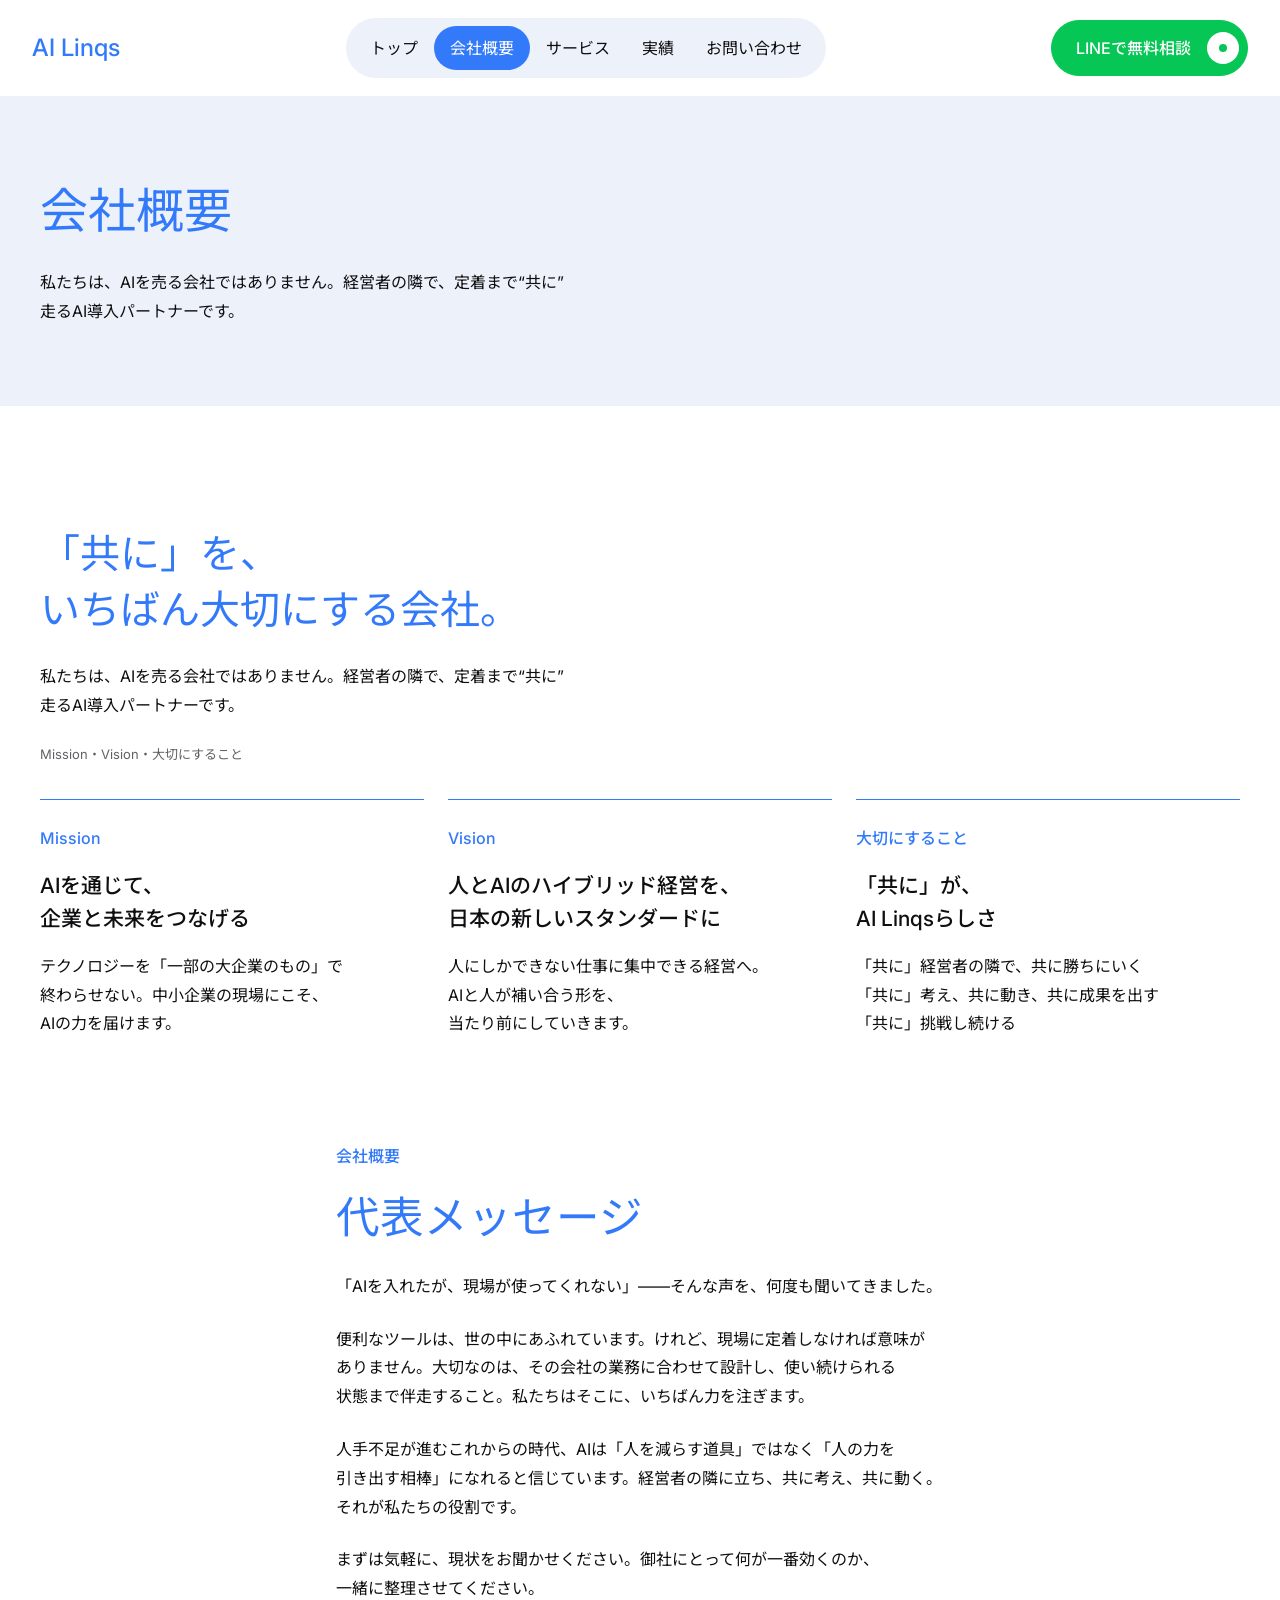
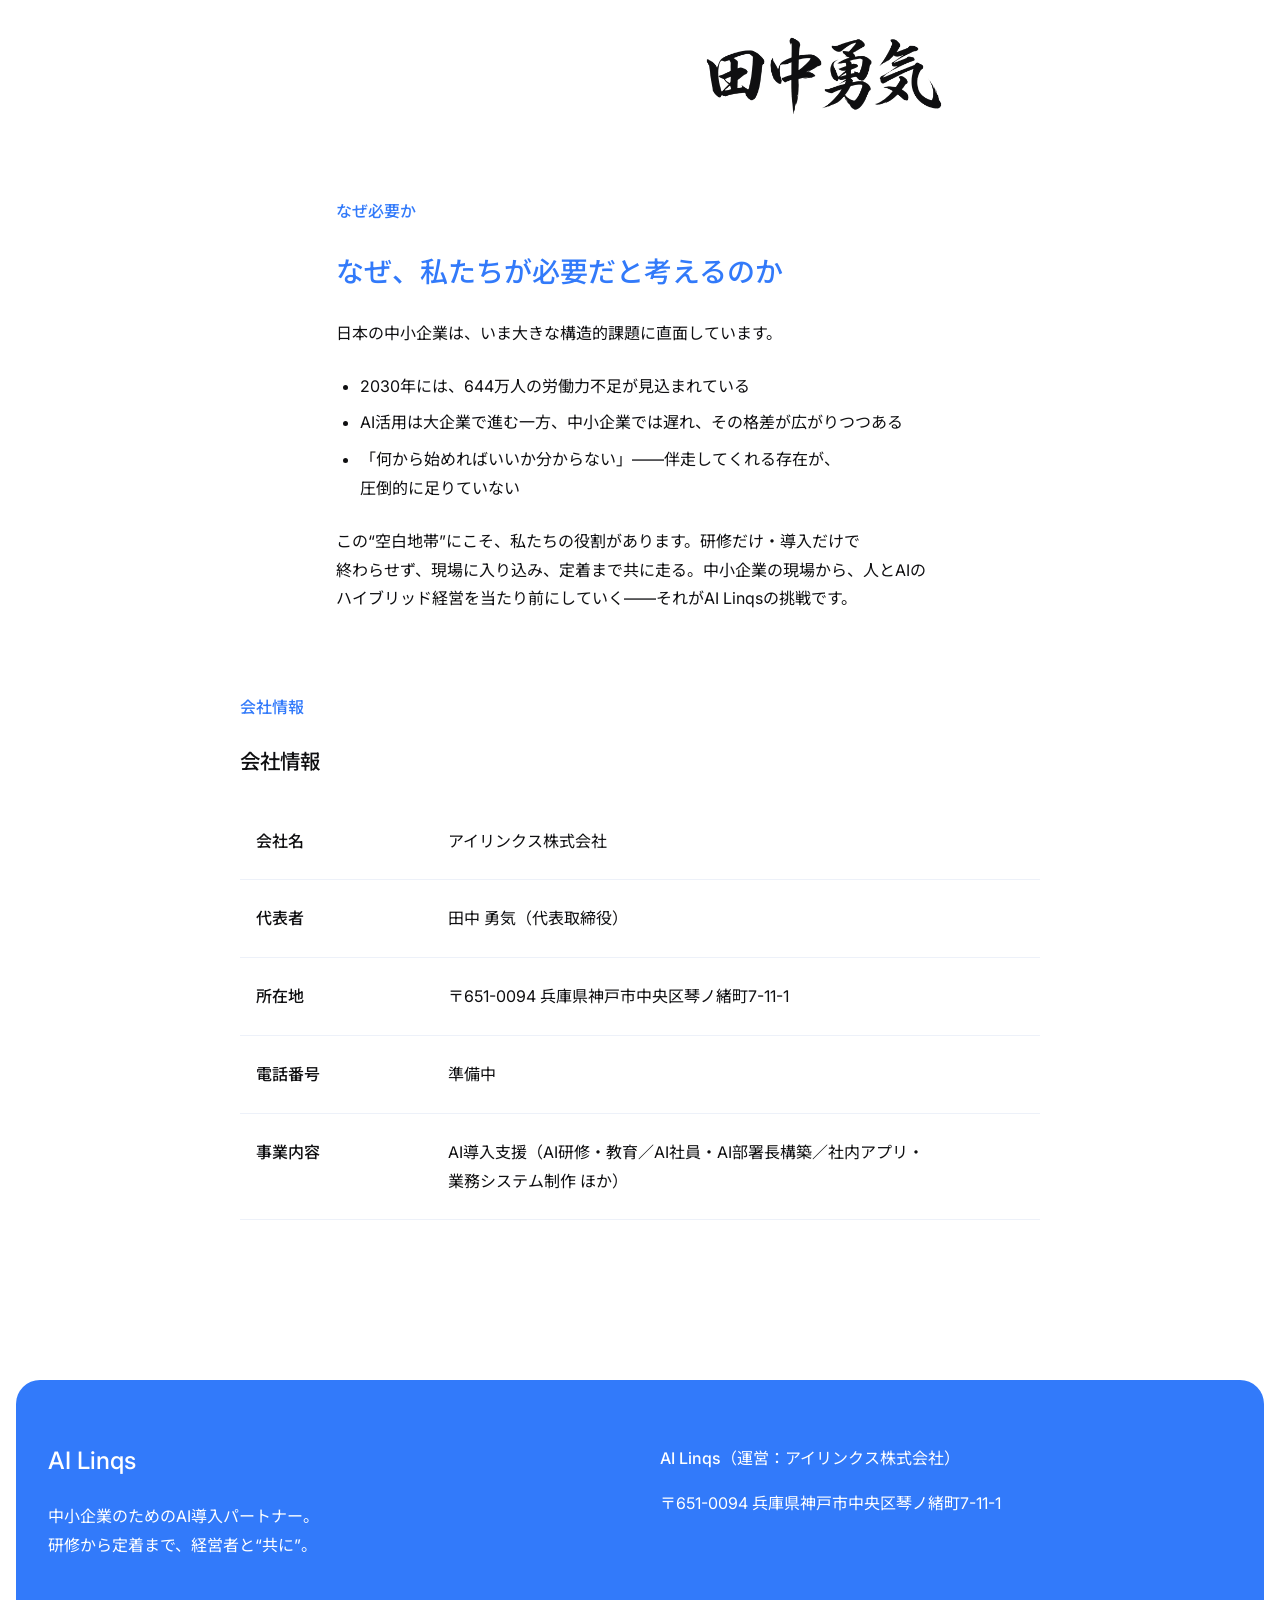
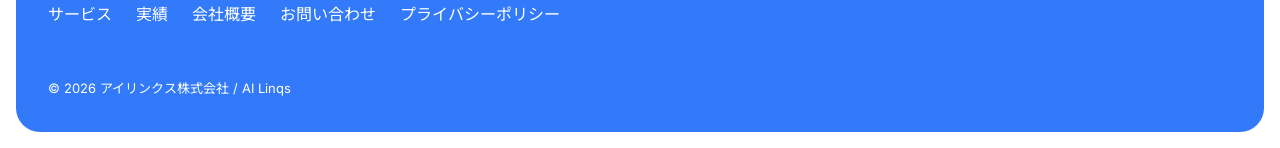
==== about.html @ 895407f3 "v4：10/5 打合せの指摘を反映（v3 を複製して開始） - 無料ヒアリングを強調（工程1・理由①・流れ図） - LINE ボタンを LINE 指定色 #06C755 に（hover 黒10%／ac" ====
<!DOCTYPE html>
<html lang="ja"><head><meta charset="UTF-8"><meta name="viewport" content="width=device-width, initial-scale=1"><meta name="robots" content="noindex,nofollow"><meta name="theme-color" content="#FFFFFF"><title>会社概要｜AI Linqs</title><meta name="description" content="私たちは、AIを売る会社ではありません。経営者の隣で、定着まで“共に”走るAI導入パートナーです。"><link rel="icon" sizes="32x32" href="assets/favicon-32.png"><link rel="icon" sizes="192x192" href="assets/favicon-192.png"><link rel="apple-touch-icon" sizes="180x180" href="assets/favicon-180.png"><link rel="preconnect" href="https://fonts.googleapis.com"><link rel="preconnect" href="https://fonts.gstatic.com" crossorigin><link href="https://fonts.googleapis.com/css2?family=Inter:wght@400;500;600&amp;family=Noto+Sans+JP:wght@400;500&amp;family=Shippori+Mincho+B1:wght@600&amp;display=swap" rel="stylesheet"><link rel="stylesheet" href="css/style.css"><script src="js/main.js" defer></script></head><body><a class="skip" href="#main">本文へスキップ</a><header class="site-header"><div class="header-inner"><a class="logo" href="index.html">AI Linqs</a><nav class="pill-nav" aria-label="グローバルナビゲーション"><a href="index.html">トップ</a><a href="about.html" class="is-active" aria-current="page">会社概要</a><a href="service.html">サービス</a><a href="works.html">実績</a><a href="contact.html">お問い合わせ</a></nav><div class="header-end"><a class="btn" href="contact.html#contact" data-line-cta>LINEで無料相談<span class="btn-dot" aria-hidden="true"></span></a><button class="burger" id="burger" type="button" aria-label="メニューを開く" aria-expanded="false" aria-controls="spMenu"><span></span><span></span></button></div></div><nav class="sp-menu" id="spMenu" aria-label="スマートフォン用メニュー" hidden><a href="index.html">トップ</a><a href="about.html" class="is-active" aria-current="page">会社概要</a><a href="service.html">サービス</a><a href="works.html">実績</a><a href="contact.html">お問い合わせ</a><a class="btn" href="contact.html#contact" data-line-cta>LINEで無料相談<span class="btn-dot" aria-hidden="true"></span></a></nav><noscript><nav class="nojs-nav" aria-label="ページ一覧"><a href="index.html">トップ</a><a href="about.html" class="is-active" aria-current="page">会社概要</a><a href="service.html">サービス</a><a href="works.html">実績</a><a href="contact.html">お問い合わせ</a></nav></noscript></header><main id="main"><section class="page-band"><div class="container"><h1>会社概要</h1><p>私たちは、AIを売る会社ではありません。経営者の隣で、定着まで“共に”走るAI導入パートナーです。</p></div></section><section class="section about-content" id="philosophy"><div class="container"><div class="section-head"><h2 class="slide__title reveal">「共に」を、<br>いちばん大切にする会社。</h2>
      <p class="slide__lead reveal">私たちは、AIを売る会社ではありません。経営者の隣で、定着まで“共に”走るAI導入パートナーです。</p>
      <p class="slide__note reveal">Mission・Vision・大切にすること</p></div><div class="grid3 values"><article class="card" id="mission"><div class="card-body"><p class="slide__tag reveal">Mission</p>
      <h3 class="slide__title reveal"><span class="phrase">AIを通じて、</span><br><span class="phrase">企業と未来をつなげる</span></h3>
      <p class="slide__lead reveal"><span class="phrase">テクノロジーを「一部の大企業のもの」で</span><br><span class="phrase">終わらせない。中小企業の現場にこそ、</span><br><span class="phrase">AIの力を届けます。</span></p></div></article>
<article class="card" id="vision"><div class="card-body"><p class="slide__tag reveal">Vision</p>
      <h3 class="slide__title reveal"><span class="phrase">人とAIのハイブリッド経営を、</span><br><span class="phrase">日本の新しいスタンダードに</span></h3>
      <p class="slide__lead reveal"><span class="phrase">人にしかできない仕事に集中できる経営へ。</span><br><span class="phrase">AIと人が補い合う形を、</span><br><span class="phrase">当たり前にしていきます。</span></p></div></article>
<article class="card" id="value"><div class="card-body"><p class="slide__tag reveal">大切にすること</p>
      <h3 class="slide__title reveal"><span class="phrase">「共に」が、</span><br><span class="phrase">AI Linqsらしさ</span></h3>
      <ul class="dash slide__lead reveal">
        <li>「共に」経営者の隣で、共に勝ちにいく</li>
        <li>「共に」考え、共に動き、共に成果を出す</li>
        <li>「共に」挑戦し続ける</li>
      </ul></div></article>
</div><div class="subsection message-block"><p class="eyebrow reveal">会社概要</p>
      <h2 class="slide__title slide__title--m reveal">代表メッセージ</h2>
      <div class="message reveal">
        <!-- 社長の写真が届いたら：<img class="message__portrait" src="assets/ceo.jpg" alt="代表取締役 田中 勇気" width="224" height="224" loading="lazy" decoding="async"> -->
        <p>「AIを入れたが、現場が使ってくれない」——そんな声を、何度も聞いてきました。</p>
        <p>便利なツールは、世の中にあふれています。けれど、現場に定着しなければ意味がありません。大切なのは、その会社の業務に合わせて設計し、使い続けられる状態まで伴走すること。私たちはそこに、いちばん力を注ぎます。</p>
        <p>人手不足が進むこれからの時代、AIは「人を減らす道具」ではなく「人の力を引き出す相棒」になれると信じています。経営者の隣に立ち、共に考え、共に動く。それが私たちの役割です。</p>
        <p>まずは気軽に、現状をお聞かせください。御社にとって何が一番効くのか、一緒に整理させてください。</p>
        <img src="assets/signature-dark.png" alt="田中 勇気 サイン" class="message__sign" width="900" height="308" loading="lazy" decoding="async">
      </div></div><div id="why-us" class="subsection"><p class="slide__tag reveal">なぜ必要か</p>
      <h3 class="slide__title reveal">なぜ、私たちが必要だと考えるのか</h3>
      <div class="prose slide__lead reveal">
        <p>日本の中小企業は、いま大きな構造的課題に直面しています。</p>
        <ul>
          <li>2030年には、644万人の労働力不足が見込まれている</li>
          <li>AI活用は大企業で進む一方、中小企業では遅れ、その格差が広がりつつある</li>
          <li>「何から始めればいいか分からない」——伴走してくれる存在が、圧倒的に足りていない</li>
        </ul>
        <p>この“空白地帯”にこそ、私たちの役割があります。研修だけ・導入だけで終わらせず、現場に入り込み、定着まで共に走る。中小企業の現場から、人とAIのハイブリッド経営を当たり前にしていく——それがAI Linqsの挑戦です。</p>
      </div></div><div id="company-info" class="subsection"><p class="slide__tag reveal">会社情報</p>
      <h3 class="slide__title slide__title--m reveal">会社情報</h3>
      <!-- [要確認] 会社概要（運営法人=アイリンクス株式会社／設立年・法人格の最終確認） -->
      <!-- [要確認] 電話番号・設立年月・資本金などは確定後に追記 --><table class="company-table"><tbody><tr><th scope="row">会社名</th><td>アイリンクス株式会社</td></tr><tr><th scope="row">代表者</th><td>田中 勇気（代表取締役）</td></tr><tr><th scope="row">所在地</th><td>〒651-0094 兵庫県神戸市中央区琴ノ緒町7-11-1</td></tr><tr><th scope="row">電話番号</th><td>準備中</td></tr><tr><th scope="row">事業内容</th><td>AI導入支援（AI研修・教育／AI社員・AI部署長構築／社内アプリ・業務システム制作 ほか）</td></tr></tbody></table></div></div></section></main><footer class="footer">
  <div class="container">
    <div class="footer__grid">
      <div>
        <a href="index.html" class="logo" aria-label="AI Linqs トップへ"><span class="logo__ai">AI</span> Linqs</a>
        <p class="footer__desc">中小企業のためのAI導入パートナー。<br>研修から定着まで、経営者と“共に”。</p>
      </div>
      <div>
        <p><strong>AI Linqs</strong>（運営：アイリンクス株式会社）</p>
        <p>〒651-0094 兵庫県神戸市中央区琴ノ緒町7-11-1</p>
      </div>
      <nav class="footer__nav" aria-label="フッターナビゲーション">
        <ul>
          <li><a href="service.html">サービス</a></li>
          <li><a href="works.html">実績</a></li>
          <li><a href="about.html">会社概要</a></li>
          <li><a href="contact.html">お問い合わせ</a></li>
          <li><a href="privacy.html">プライバシーポリシー</a></li>
        </ul>
      </nav>
    </div>
    <p class="footer__copy">&copy; 2026 アイリンクス株式会社 / AI Linqs</p>
  </div>
</footer><div class="sticky-cta" id="stickyCta" hidden><a class="btn" href="contact.html#contact" data-line-cta>LINEで無料相談<span class="btn-dot" aria-hidden="true"></span></a></div><div class="test-badge" id="testBadge" hidden>テスト版 v4</div></body></html>
---- css/style.css ----
/* AI Linqs v3.2 — six colors, no shadows or gradients, 8px spacing. */
:root {
  --white: #FFFFFF;
  --surface: #EDF1F9;
  --blue: #327AFA;
  --ink: #0F0F11;
  --muted: #616267;
  --faint: #9798A1;
  --header-height: 96px;
}
* { box-sizing: border-box; }
html { scroll-padding-top: 112px; }
body { margin: 0; color: var(--ink); background: var(--white); font-family: "Inter", "Noto Sans JP", sans-serif; font-size: 16px; font-weight: 400; line-height: 1.8; }
h1,h2,h3,h4,p,ul,ol,dl,figure { margin: 0; }
h1,h2,h3,h4,summary { text-wrap: balance; word-break: auto-phrase; line-break: strict; }
h1,h2 { color: var(--blue); font-size: clamp(30px, 3.4vw, 48px); font-weight: 400; line-height: 1.4; }
h3 { font-size: clamp(20px, 1.6vw, 21px); font-weight: 500; line-height: 1.6; }
h4 { font-size: 18px; font-weight: 500; }
p,li,dd,td,th { text-wrap: pretty; word-break: auto-phrase; line-break: strict; }
p,dd { max-width: 38em; }
p + p { margin-top: 16px; }
b,strong,th,dt { font-weight: 500; }
a { color: var(--blue); text-underline-offset: 4px; }
button { font: inherit; cursor: pointer; }
img { display: block; max-width: 100%; object-fit: cover; }
ul,ol { padding-left: 24px; }
li + li { margin-top: 8px; }
[hidden] { display: none !important; }
:focus-visible { outline: 2px solid var(--blue); outline-offset: 4px; }
[id] { scroll-margin-top: 112px; }
.phrase,.nw { display: inline-block; }
.container { width: calc(100% - 64px); max-width: 1200px; margin-inline: auto; }
.section { padding: 120px 0 160px; }
.section + .section { border-top: 1px solid var(--surface); }
.section-head { margin-bottom: 48px; }
.section-head > * + * { margin-top: 24px; }
.section-head > .eyebrow:first-child { margin-bottom: 16px; }
.section-head > .eyebrow + h2 { margin-top: 0; }
.lead,.slide__lead { font-size: 16px; line-height: 1.8; }
.eyebrow,.slide__tag { font-size: 16px; font-weight: 500; color: var(--blue); }
.note,.slide__note,.todo,.contact__privacy,.modal__updated,.footer__copy { font-size: 13px; color: var(--muted); }
.note,.slide__note { margin-top: 24px; }
.actions,.slide__actions { display: flex; flex-wrap: wrap; gap: 16px; margin-top: 40px; }
.actions { justify-content: center; }
.grid3 { display: grid; grid-template-columns: repeat(3,minmax(0,1fr)); gap: 24px; align-items: stretch; }
.grid3 > * { min-width: 0; }
.card { display: flex; flex-direction: column; gap: 24px; }
.card-body { display: flex; flex-direction: column; align-items: flex-start; gap: 16px; min-width: 0; flex: 1; }
.card-body > p + p { margin-top: 0; }
.card-copy { width: 100%; font-size: 16px; line-height: 1.8; }
.photo { width: 100%; height: auto; aspect-ratio: 3 / 2; border-radius: 16px; object-fit: cover; }
.surface-section { background: var(--surface); }
.btn { display: inline-flex; align-items: center; justify-content: space-between; gap: 16px; min-height: 56px; max-width: 100%; padding: 8px 8px 8px 24px; border: 1px solid var(--blue); border-radius: 9999px; background: var(--white); color: var(--blue); text-decoration: none; font-size: 16px; font-weight: 500; line-height: 1.4; transition: color .3s ease, background-color .3s ease; }
.btn-dot { display: grid; place-items: center; flex: 0 0 32px; width: 32px; height: 32px; border-radius: 9999px; background: var(--blue); }
.btn-dot::after { content: ""; width: 8px; height: 8px; border-radius: 9999px; background: var(--white); }
.btn[data-line-cta],.btn:hover { background: var(--blue); color: var(--white); }
.btn[data-line-cta] .btn-dot,.btn:hover .btn-dot { background: var(--white); }
.btn[data-line-cta] .btn-dot::after,.btn:hover .btn-dot::after { background: var(--blue); }
.btn[data-line-cta]:hover { background: var(--white); color: var(--blue); }
.btn[data-line-cta]:hover .btn-dot { background: var(--blue); }
.btn[data-line-cta]:hover .btn-dot::after { background: var(--white); }
.site-header { position: sticky; top: 0; z-index: 20; background: var(--white); border-bottom: 1px solid var(--surface); }
.header-inner { width: calc(100% - 64px); max-width: 1360px; min-height: var(--header-height); margin: auto; display: flex; justify-content: space-between; align-items: center; gap: 24px; }
.logo { font-size: 24px; font-weight: 500; line-height: 1.4; color: var(--blue); text-decoration: none; white-space: nowrap; }
.pill-nav { display: flex; padding: 8px; border-radius: 9999px; background: var(--surface); }
.pill-nav a { padding: 8px 16px; font-size: 16px; color: var(--ink); text-decoration: none; border-radius: 9999px; white-space: nowrap; }
.pill-nav a.is-active,.sp-menu a.is-active { background: var(--blue); color: var(--white); }
.header-end { display: flex; align-items: center; gap: 16px; }
.burger { display: none; width: 48px; height: 48px; padding: 16px 8px; background: var(--white); border: 1px solid var(--blue); border-radius: 9999px; }
.burger span { display: block; height: 1px; background: var(--blue); }
.burger span + span { margin-top: 8px; }
.sp-menu { padding: 16px 24px 24px; background: var(--surface); }
.sp-menu > a { display: block; padding: 8px 16px; margin-top: 8px; border-radius: 9999px; text-decoration: none; }
.sp-menu > .btn { display: flex; }
.nojs-nav { display: flex; flex-wrap: wrap; gap: 16px; padding: 16px; }
.skip { position: fixed; z-index: 40; top: -160px; left: 16px; padding: 16px; border-radius: 9999px; background: var(--white); border: 1px solid var(--blue); }
.skip:focus { top: 16px; }
/* Full-bleed hero has no frame, padding or border radius. */
.hero { position: relative; }
/* 16:9 video retains the existing crop and left alignment. */
.hero-image { display: block; width: 100%; height: clamp(520px, 45vw, 760px); object-fit: cover; object-position: left center; }
.hero-inner { position: absolute; inset: 0; width: calc(100% - 64px); max-width: 1200px; margin: auto; display: flex; align-items: center; }
.hero-copy { width: 40%; max-width: 40%; padding: 48px 0; }
.hero-copy > * + * { margin-top: 24px; }
.hero-copy h1 { font-size: clamp(30px, 2.6vw, 40px); white-space: nowrap; }
.hero-copy .eyebrow { max-width: 32em; font-size: 16px; color: var(--ink); }
.hero-copy .lead { max-width: 30em; }
.page-band { padding: 80px 0; background: var(--surface); }
.page-band h1 { font-size: 48px; }
.page-band p { margin-top: 24px; }
#philosophy > .container > .section-head h2 { font-size: clamp(24px, 3.3vw, 48px); }
.philosophy-intro { display: grid; grid-template-columns: 1.2fr 1fr; align-items: center; gap: 64px; }
.philosophy-intro .photo { max-height: 360px; }
.pillar { padding: 0; }
.pillar h3 { font-size: clamp(28px, 2.3vw, 32px); font-weight: 400; color: var(--blue); line-height: 1.4; }
.pillars .card-body { gap: 24px; }
.issue-cards .card-body { padding: 0; }
.reason-cards .card { border-top: 1px solid var(--blue); padding: 24px 0; }
.reason-cards .eyebrow { font-size: 32px; font-weight: 400; }
.steps { display: grid; grid-template-columns: repeat(4,minmax(0,1fr)); align-items: stretch; list-style: none; padding: 0; gap: 24px; }
.steps li { position: relative; margin: 0; min-width: 0; display: flex; flex-direction: column; gap: 16px; font-size: 16px; }
.steps li::before { content: ""; position: absolute; top: 24px; left: 0; right: -24px; height: 1px; background: var(--blue); }
.steps li:last-child::before { right: 0; }
.step-number { position: relative; z-index: 1; width: 48px; height: 48px; display: grid; place-items: center; border: 1px solid var(--blue); border-radius: 9999px; background: var(--white); color: var(--blue); font-size: 21px; }
.service-cards h3 { white-space: nowrap; font-size: clamp(18px, 1.6vw, 21px); }
.case-cards .card-copy { font-size: 16px; }
.line-frame { background: var(--surface); border-radius: 32px; padding: 48px; }
.line-frame .section-head { max-width: 760px; }
.line-frame .grid3 { gap: 24px; }
.line-frame .card { background: var(--white); border-radius: 12px; padding: 24px 16px; }
.line-frame .card h3 { font-size: 19px; }
.line-frame .card .phrase { display: inline; }
.line-frame .card br { display: none; }
.line-icon { width: 40px; height: 40px; stroke: var(--blue); fill: none; stroke-width: 1.5; }
.line-action { display: flex; align-items: center; justify-content: center; gap: 40px; margin-top: 48px; }
.qr { width: 160px; height: 160px; }
.subsection { margin-top: 80px; }
.subsection > * + * { margin-top: 24px; }
.values .card { padding: 24px 0; border-top: 1px solid var(--blue); }
.values h3 { font-size: 21px; }
.values .dash { list-style: none; padding: 0; }
.values .dash li + li { margin-top: 0; }
.message-block,.prose,.privacy-prose,.detail-content { max-width: 38em; margin-inline: auto; }
.message-block > h2 { margin-top: 16px; }
.message p { margin-top: 24px; }
.message__sign { width: 240px; height: auto; margin: 32px 0 0 auto; }
.prose ul { margin: 24px 0; }
#why-us { max-width: 38em; margin-inline: auto; }
#why-us > h3 { font-size: 28px; color: var(--blue); }
#company-info { max-width: 800px; margin-inline: auto; }
.company-table { width: 100%; border-collapse: collapse; margin-top: 24px; }
.company-table th,.company-table td { text-align: left; vertical-align: top; padding: 24px 16px; border-bottom: 1px solid var(--surface); }
.company-table th { width: 24%; }
.mini { display: grid; list-style: none; padding: 0; gap: 24px; margin-top: 32px; }
.mini li { display: flex; gap: 24px; padding: 24px; background: var(--surface); border-radius: 12px; margin: 0; }
.mini li > span:first-child { flex: 0 0 32px; color: var(--blue); font-size: 21px; }
.mini li > span:last-child { max-width: 38em; }
.mini b { display: block; margin-bottom: 8px; font-size: 21px; }
#lineup .mini { max-width: 800px; }
.detail-section:nth-of-type(even) { background: var(--surface); }
.detail-content h2 { font-size: clamp(28px, 3vw, 40px); }
.detail-content h3,.privacy-prose h3 { margin: 40px 0 16px; }
.modal__head { margin-bottom: 32px; }
.modal__head .slide__tag { margin-bottom: 16px; }
.ba { margin-top: 40px; display: grid; gap: 24px; }
.ba__col { border: 1px solid var(--blue); border-radius: 16px; padding: 24px; }
.ba__h { color: var(--blue); font-weight: 500; margin-bottom: 16px; }
.ba__arrow { display: none; }
.row { margin-top: 32px; }
.row__h { margin-bottom: 16px; color: var(--blue); }
.price { border-top: 1px solid var(--blue); margin-top: 40px; padding-top: 24px; }
.table-wrap { overflow-x: auto; margin-top: 24px; }
.compare { width: 100%; border-collapse: collapse; text-align: left; table-layout: fixed; }
.compare th,.compare td { padding: 24px 16px; vertical-align: top; border-bottom: 1px solid var(--surface); }
.compare thead { background: var(--surface); }
.compare th:first-child { width: 28%; }
.compare th:last-child { width: 20%; }
.panel,.cta-panel { padding: 48px; border-radius: 16px; background: var(--surface); }
.cta-panel p { margin-inline: auto; }
.cta-panel { text-align: center; }
.cta-panel .slide__actions { justify-content: center; }
#comparison #compare { margin-top: 0; }
#service-consult .subsection { margin-top: 0; }
.process-details { display: grid; gap: 32px; max-width: 38em; margin: 64px auto 0; }
.process-details h3 { margin-bottom: 16px; color: var(--blue); }
#faq { background: var(--surface); }
.faq { max-width: 800px; margin-top: 48px; }
details { background: var(--white); border-radius: 12px; padding: 24px; margin-bottom: 16px; }
summary { position: relative; cursor: pointer; list-style: none; padding-right: 32px; font-size: 18px; font-weight: 500; }
summary::-webkit-details-marker { display: none; }
.faq__pm { position: absolute; top: 0; right: 0; color: var(--blue); }
.faq__pm::after { content: "+"; }
details[open] .faq__pm::after { content: "−"; }
.faq__a { padding-top: 24px; }
.faq-group__title { margin: 40px 0 24px; font-size: 21px; }
.case-list { display: grid; gap: 120px; }
.case-detail { display: grid; grid-template-columns: 1fr 1fr; gap: 48px; align-items: start; }
.case-detail .photo { position: sticky; top: 128px; }
.case-detail .card-body { gap: 24px; }
.case-detail h3 { font-size: 28px; color: var(--blue); }
.tags { display: flex; flex-wrap: wrap; gap: 8px; }
.tags > span { background: var(--surface); border-radius: 9999px; padding: 8px 16px; font-size: 16px; }
.case > div + div { margin-top: 24px; }
.case dt { color: var(--blue); margin-bottom: 8px; }
.case dd { margin: 0; }
.voice { border-radius: 16px; padding: 24px; background: var(--surface); }
.voice h4 { color: var(--blue); margin-bottom: 16px; }
#stance { max-width: 800px; margin-inline: auto; }
.consult-content { margin-top: 80px; }
.consult-content > h3 { margin: 16px 0 24px; font-size: 32px; color: var(--blue); }
.icons3 { display: grid; grid-template-columns: repeat(3,minmax(0,1fr)); gap: 24px; align-items: stretch; margin-top: 40px; }
.icons3 > div { padding: 24px; border-radius: 12px; background: var(--surface); }
.icons3 b { display: block; color: var(--blue); font-size: 21px; margin-bottom: 16px; }
.contact-action { margin-top: 80px; }
.contact-action .subsection { margin-top: 0; }
.line-card { text-align: center; max-width: 38em; margin: auto; }
.line-card p { margin-top: 24px; }
.line-card .btn { margin-top: 24px; }
.line-card small { display: block; margin-top: 24px; font-size: 13px; color: var(--muted); }
.line-card__qr img { width: 160px; height: 160px; margin: 0 auto 32px; }
.contact__privacy { margin: 32px auto 0; }
.privacy-prose ul { margin: 24px 0; }
.privacy-prose .modal__updated { margin-top: 40px; }
.footer { margin: 0 16px 16px; padding: 64px 0 32px; background: var(--blue); color: var(--white); border-radius: 24px; }
.footer a,.footer .footer__copy { color: var(--white); }
.footer :focus-visible { outline-color: var(--white); }
.footer__grid { display: grid; grid-template-columns: 1fr 1fr; gap: 40px; }
.footer__desc { margin-top: 24px; }
.footer__nav { grid-column: 1 / -1; }
.footer__nav ul { display: flex; flex-wrap: wrap; list-style: none; padding: 0; gap: 24px; }
.footer__nav li { margin: 0; }
.footer__nav a { text-decoration: none; }
.footer__copy { margin-top: 48px; }
.test-badge { position: fixed; bottom: 16px; left: 16px; z-index: 25; padding: 8px 16px; border-radius: 9999px; background: var(--surface); color: var(--faint); font-size: 13px; }
.sticky-cta { display: none; }
.reveal.is-pending { opacity: 0; transform: translateY(16px); }
.reveal { transition: opacity .6s ease, transform .6s ease; }
@media (max-width: 1199px) {
  .pill-nav { display: none; }
  .burger { display: block; }
  .grid3 { grid-template-columns: minmax(0,1fr); max-width: 608px; margin-inline: auto; gap: 48px; }
  .pillars,.reason-cards,.values { max-width: 400px; }
  .line-frame .grid3 { max-width: 480px; }
  .line-frame .card { padding: 32px; }
  .line-frame .card .phrase { display: inline-block; }
  .line-frame .card br { display: initial; }
  .philosophy-intro { gap: 32px; grid-template-columns: 1fr; max-width: 608px; margin-inline: auto; }
  .philosophy-intro .photo { max-height: none; }
  .hero-inner { position: static; padding: 48px 0 64px; }
  .hero-image { min-height: 0; height: 46svh; }
  .hero-copy { max-width: 100%; width: 608px; padding: 0; }
  .hero-copy h1 { font-size: 48px; }
  .hero { min-height: 0; }
  .hero-copy .lead { max-width: 38em; }
  .steps { gap: 16px; }
  .steps li::before { right: -16px; }
  .case-detail { grid-template-columns: 1fr; max-width: 800px; margin-inline: auto; gap: 32px; }
  .case-detail .photo { position: static; }
  .case-detail .card-body { max-width: 38em; }
  .icons3 { grid-template-columns: 1fr; max-width: 608px; }
}
@media (max-width: 767px) {
  :root { --header-height: 80px; }
  html { scroll-padding-top: 96px; }
  [id] { scroll-margin-top: 96px; }
  .container,.header-inner,.hero-inner { width: calc(100% - 32px); }
  .section { padding: 80px 0; }
  .section-head { margin-bottom: 32px; }
  .header-inner { gap: 16px; }
  .header-end > .btn { display: none; }
  h1,h2 { font-size: 30px; }
  .hero-inner { padding: 32px 0 64px; }
  .hero-copy h1 { font-size: clamp(26px, 8.2vw, 40px); }
  .hero-copy .eyebrow { font-size: 16px; }
  .page-band { padding: 48px 0; }
  .page-band h1 { font-size: 32px; }
  #philosophy > .container > .section-head h2 { font-size: clamp(20px, 6.3vw, 32px); }
  .pillar h3 { font-size: clamp(24px, 7.2vw, 32px); }
  .steps { gap: 8px; }
  .steps li { font-size: 16px; }
  .steps li::before { right: -8px; }
  .step-number { width: 40px; height: 40px; font-size: 18px; }
  .steps li::before { top: 24px; }
  .steps .phrase { display: inline; }
  .steps br { display: none; }
  .service-cards h3 { font-size: clamp(17px, 5vw, 21px); }
  .case-cards .card-copy .phrase { display: inline; }
  .line-frame { padding: 32px 16px; }
  .line-frame .section-head h2 { font-size: 26px; }
  .line-frame .card { padding: 24px 16px; }
  .line-frame .card .phrase { display: inline; }
  .line-frame .card br { display: none; }
  .line-frame .card h3 { font-size: 19px; }
  .line-action { margin-top: 32px; }
  .pc-only { display: none; }
  .subsection { margin-top: 64px; }
  .values h3 { font-size: 20px; }
  .company-table th,.company-table td { padding: 16px 8px; }
  .company-table th { width: 32%; }
  .mini li { padding: 24px 16px; gap: 16px; }
  .mini b { font-size: 20px; }
  .panel,.cta-panel { padding: 32px 16px; }
  .ba__col { padding: 24px 16px; }
  .compare { min-width: 720px; }
  .case-list { gap: 80px; }
  .case-detail h3 { font-size: 24px; }
  .voice { padding: 24px 16px; }
  .tags > span { padding: 8px; }
  .footer { padding: 48px 0 104px; }
  .footer__grid { grid-template-columns: 1fr; gap: 32px; }
  .footer__nav ul { gap: 16px; }
  .footer .container { width: calc(100% - 32px); }
  .sticky-cta:not([hidden]) { display: flex; justify-content: center; position: fixed; left: 0; right: 0; bottom: 0; z-index: 30; padding: 8px 16px; padding-bottom: max(8px,env(safe-area-inset-bottom)); background: var(--white); border-top: 1px solid var(--surface); }
  .sticky-cta .btn { width: 100%; max-width: 400px; }
  .test-badge { display: none; }
}
@media (prefers-reduced-motion: reduce) {
  .reveal,.btn { transition: none; }
  .reveal.is-pending { opacity: 1; transform: none; }
}
/* Fixed editorial lines remain real lines, rather than equal-height empty space. */
.phrase { max-width: 100%; }
.benefits .card .phrase,.case-cards .card-copy .phrase { display: inline-block; }
.benefits .card br { display: initial; }
@media (max-width: 767px) {
  .steps { grid-template-columns: repeat(4,208px); overflow-x: auto; padding-bottom: 16px; gap: 24px; }
  .steps li::before { right: -24px; }
  .steps li > span:last-child { max-width: 13em; }
  .steps .phrase { display: inline-block; }
  .steps br { display: initial; }
}

/* v3.2: timing illustration and vertical contract sequence. */
.pillars { margin-top: 64px; }
.timing-layout { display: grid; grid-template-columns: minmax(0,2fr) minmax(0,1fr); align-items: center; gap: 32px; }
.timing-copy { min-width: 0; }
.timing-copy .section-head { margin-bottom: 32px; }
.timing-body { max-width: 38em; }
.timing-copy .actions { justify-content: flex-start; margin-top: 32px; }
.timing-visual { position: relative; min-width: 0; }
.timing-mark { position: absolute; top: 8%; left: 60%; transform: translateX(-50%); display: grid; place-items: center; width: 56px; height: 56px; border-radius: 9999px; background: var(--blue); color: var(--white); font-size: 32px; line-height: 1; }
.timing-visual .photo { transition: opacity .8s ease, transform .8s ease; }
.timing-mark { transition: opacity .4s ease .4s, transform .4s ease .4s; }
.timing-visual.is-pending .photo { opacity: 0; transform: translateY(24px); }
.timing-visual.is-pending .timing-mark { opacity: 0; transform: translateX(-50%) scale(.6); }
.contract-flow { margin-top: 64px; }
.contract-flow > h3 { color: var(--blue); font-size: 32px; margin-bottom: 40px; }
.contract-steps { display: grid; gap: 48px; list-style: none; padding: 0; }
.contract-steps li { display: grid; grid-template-columns: minmax(0,1fr) 48px minmax(0,2fr); gap: 24px; align-items: start; margin: 0; }
.contract-copy { min-width: 0; }
.contract-copy h4 { color: var(--blue); font-size: 21px; margin-bottom: 16px; }
@media (max-width: 1199px) {
  .timing-layout { grid-template-columns: minmax(0,1fr); max-width: 608px; margin-inline: auto; gap: 40px; }
  .timing-visual { grid-row: 1; width: 100%; max-width: 480px; margin-inline: auto; }
  .contract-steps li { grid-template-columns: minmax(0,1fr) 48px minmax(0,1.5fr); }
}
@media (max-width: 767px) {
  .contract-flow > h3 { font-size: 28px; }
  .contract-steps li { grid-template-columns: 40px minmax(0,1fr); gap: 24px 16px; }
  .contract-steps .photo { grid-column: 1 / -1; }
  .timing-body .phrase { display: inline; }
}
@media (prefers-reduced-motion: reduce) {
  .timing-visual .photo,.timing-mark { transition: none; }
  .timing-visual.is-pending .photo { opacity: 1; transform: none; }
  .timing-visual.is-pending .timing-mark { opacity: 1; transform: translateX(-50%); }
}

/* ---- ヒーロー（動画）：絵柄が変わっても文字が読めるよう、動画全体に暗幕を敷いて白い文字にする。
   暗幕の色は小窓の背面と同じ rgba(15,15,17,.5)。文字を動画に重ねる幅（1200px 以上）だけに適用 ---- */
@media (min-width: 1200px) {
  .hero::before { content: ""; position: absolute; inset: 0; background: rgba(15,15,17,.5); pointer-events: none; }
  .hero-inner { z-index: 1; }
  .hero-copy { width: 46%; max-width: 46%; }
  .hero-copy h1 { color: var(--white); font-size: clamp(34px, 3.1vw, 52px); }
  .hero-copy .eyebrow, .hero-copy .lead { color: var(--white); }
}

/* ---- v3.3：余白と改行の調整（2026-09-28） ---- */
/* 想い：左に「見出し＋補足文章」、右に写真。写真は見出しの上端から補足文章の下端まで */
@media (min-width: 1200px) {
  #philosophy:has(.philosophy-intro) > .container { display: grid; grid-template-columns: minmax(0,1fr) minmax(0,1fr); column-gap: 64px; }
  #philosophy > .container > .section-head { grid-column: 1; grid-row: 1; margin-bottom: 32px; }
  #philosophy .philosophy-intro { display: contents; }
  #philosophy .philosophy-intro .prose { grid-column: 1; grid-row: 2; max-width: none; margin: 0; }
  #philosophy .philosophy-intro .prose p { max-width: none; }
  #philosophy .philosophy-intro .prose p + p { margin-top: 8px; }
  #philosophy .philosophy-intro .photo { grid-column: 2; grid-row: 1 / 3; align-self: end; width: 100%; height: 0; min-height: calc(100% - 40px); max-height: none; aspect-ratio: auto; }
  #philosophy .pillars, #philosophy > .container > .actions { grid-column: 1 / -1; }
  #philosophy .pillars { margin-top: 96px; }
}
/* お悩み：白いカードにまとめ、見出しは 1 行、本文は両端をそろえて 3 行 */
.issue-cards .card { background: var(--white); border-radius: 16px; gap: 0; overflow: hidden; }
.issue-cards .card .photo { border-radius: 0; }
.issue-cards .card-body { padding: 24px 24px 32px; gap: 12px; }
.issue-cards .card h3 { font-size: 19px; line-height: 1.6; white-space: nowrap; }
.issue-cards .card-copy { text-align: justify; line-break: strict; word-break: normal; text-wrap: wrap; }
/* いまです：挿絵を大きく、淡い面に載せて目を引く */
.timing-layout { grid-template-columns: minmax(0,1fr) minmax(0,1.1fr); gap: 64px; }
.timing-copy h2 { font-size: clamp(32px, 4vw, 56px); }
.timing-body { font-size: 18px; }
.timing-visual { background: var(--surface); border-radius: 32px; padding: 32px 32px 0; overflow: hidden; }
.timing-visual .photo { border-radius: 0; mix-blend-mode: multiply; aspect-ratio: auto; }
.timing-mark { top: 9%; left: 55%; width: 88px; height: 88px; font-size: 44px; font-weight: 600; }
.timing-mark::after { content: ""; position: absolute; inset: 0; border: 1px solid var(--blue); border-radius: 9999px; opacity: 0; }
.timing-visual:not(.is-pending) .timing-mark::after { animation: timing-ring 1.2s ease .8s 2; }
@keyframes timing-ring { from { opacity: .8; transform: scale(1); } to { opacity: 0; transform: scale(1.8); } }
@media (max-width: 1199px) { .timing-layout { grid-template-columns: minmax(0,1fr); } .timing-visual { max-width: 560px; } }
@media (max-width: 767px) { .timing-visual { padding: 16px 16px 0; border-radius: 24px; } .timing-mark { width: 64px; height: 64px; font-size: 32px; } .timing-body { font-size: 16px; } .issue-cards .card h3 { white-space: normal; } }
@media (prefers-reduced-motion: reduce) { .timing-visual:not(.is-pending) .timing-mark::after { animation: none; } }
/* v3.3 追補：想いの見出しは 2 行に収める／いまですの本文は自然に折り返す／挿絵をさらに大きく */
@media (min-width: 1200px) {
  #philosophy > .container > .section-head h2 { font-size: 40px; white-space: nowrap; }
  .timing-layout { grid-template-columns: minmax(0,5fr) minmax(0,7fr); }
}
.timing-body .phrase { display: inline; }
.timing-body br { display: none; }
.timing-body { text-align: justify; }
/* v3.4：いまです ─ 背景は白、「！」を電球に（ひらめいた感じ） */
.timing-visual { background: var(--white); padding: 0; border-radius: 0; overflow: visible; }
.timing-visual .photo { mix-blend-mode: normal; }
.timing-mark { top: 0; left: 54%; width: 112px; height: 112px; background: none; border-radius: 0; color: var(--blue); }
.timing-mark svg { display: block; width: 100%; height: 100%; }
.timing-mark::after { content: none; }
.timing-mark .bulb-rays { transform-origin: 48px 48px; transition: opacity .4s ease 1s, transform .4s ease 1s; }
.timing-visual.is-pending .bulb-rays { opacity: 0; transform: scale(.7); }
.timing-visual:not(.is-pending) .bulb-rays { animation: bulb-blink 1.6s ease 1.6s 2; }
@keyframes bulb-blink { 0%,100% { opacity: 1; } 50% { opacity: .25; } }
@media (max-width: 767px) { .timing-visual { padding: 0; border-radius: 0; } .timing-mark { width: 72px; height: 72px; } }
@media (prefers-reduced-motion: reduce) { .timing-visual:not(.is-pending) .bulb-rays { animation: none; } .timing-mark .bulb-rays { transition: none; } .timing-visual.is-pending .bulb-rays { opacity: 1; transform: none; } }
/* v3.4：挿絵の後ろで、グラフが右上がりに伸びる */
.timing-visual { isolation: isolate; }
.timing-graph { position: absolute; inset: -6% -2% 12% -2%; width: 104%; height: 94%; z-index: -1; overflow: visible; }
.timing-graph .g-bar { transform-box: fill-box; transform-origin: bottom; transition: transform .7s ease calc(.3s + var(--i) * .12s); }
.timing-graph .g-line { opacity: .45; stroke-dasharray: 1; stroke-dashoffset: 0; transition: stroke-dashoffset 1.4s ease .6s; }
.timing-graph .g-arrow { opacity: .45; transition: opacity .3s ease 1.9s; }
.timing-visual.is-pending .g-bar { transform: scaleY(0); }
.timing-visual.is-pending .g-line { stroke-dashoffset: 1; }
.timing-visual.is-pending .g-arrow { opacity: 0; }
.timing-visual .photo { position: relative; aspect-ratio: 3 / 2; }
.timing-mark { z-index: 1; }
@media (prefers-reduced-motion: reduce) { .timing-graph .g-bar,.timing-graph .g-line,.timing-graph .g-arrow { transition: none; } .timing-visual.is-pending .g-bar { transform: none; } .timing-visual.is-pending .g-line { stroke-dashoffset: 0; } .timing-visual.is-pending .g-arrow { opacity: .45; } }

/* ===== v4（2026-10-09 打合せ反映） ===== */
/* キャッチ：明朝・太字で強調 */
.catch { font-family: "Shippori Mincho B1", "Noto Serif JP", serif; font-weight: 600; letter-spacing: .02em; }
/* LINE ボタン：LINE 指定色 #06C755。マウスオーバーは黒10%、押下は黒30%を重ねる */
.btn[data-line-cta] { position: relative; isolation: isolate; overflow: hidden; background: #06C755; border-color: #06C755; color: #FFFFFF; }
.btn[data-line-cta]::before { content: ""; position: absolute; inset: 0; background: #000000; opacity: 0; transition: opacity .2s ease; z-index: -1; }
.btn[data-line-cta]:hover { background: #06C755; color: #FFFFFF; }
.btn[data-line-cta]:hover::before { opacity: .1; }
.btn[data-line-cta]:active::before { opacity: .3; }
.btn[data-line-cta] .btn-dot, .btn[data-line-cta]:hover .btn-dot { background: #FFFFFF; }
.btn[data-line-cta] .btn-dot::after, .btn[data-line-cta]:hover .btn-dot::after { background: #06C755; }
/* ご契約までの流れ：先頭の流れ図 */
.flow-chart { display: flex; flex-wrap: wrap; align-items: center; gap: 8px 12px; margin: 0 0 40px; padding: 24px; list-style: none; background: var(--surface); border-radius: 16px; }
.flow-chart li { display: inline-flex; align-items: center; gap: 10px; font-size: 16px; font-weight: 500; }
.flow-chart .flow-no { display: grid; place-items: center; width: 32px; height: 32px; border-radius: 9999px; border: 1px solid var(--blue); color: var(--blue); font-size: 14px; background: var(--white); }
.flow-chart .is-goal .flow-no { background: var(--blue); color: var(--white); }
.flow-chart .flow-arrow { color: var(--blue); }
@media (max-width: 767px) { .flow-chart { flex-direction: column; align-items: flex-start; } .flow-chart .flow-arrow { transform: rotate(90deg); margin-left: 8px; } }
/* 事例：写真が届くまでは文字だけ */
.case-cards .card { gap: 0; }
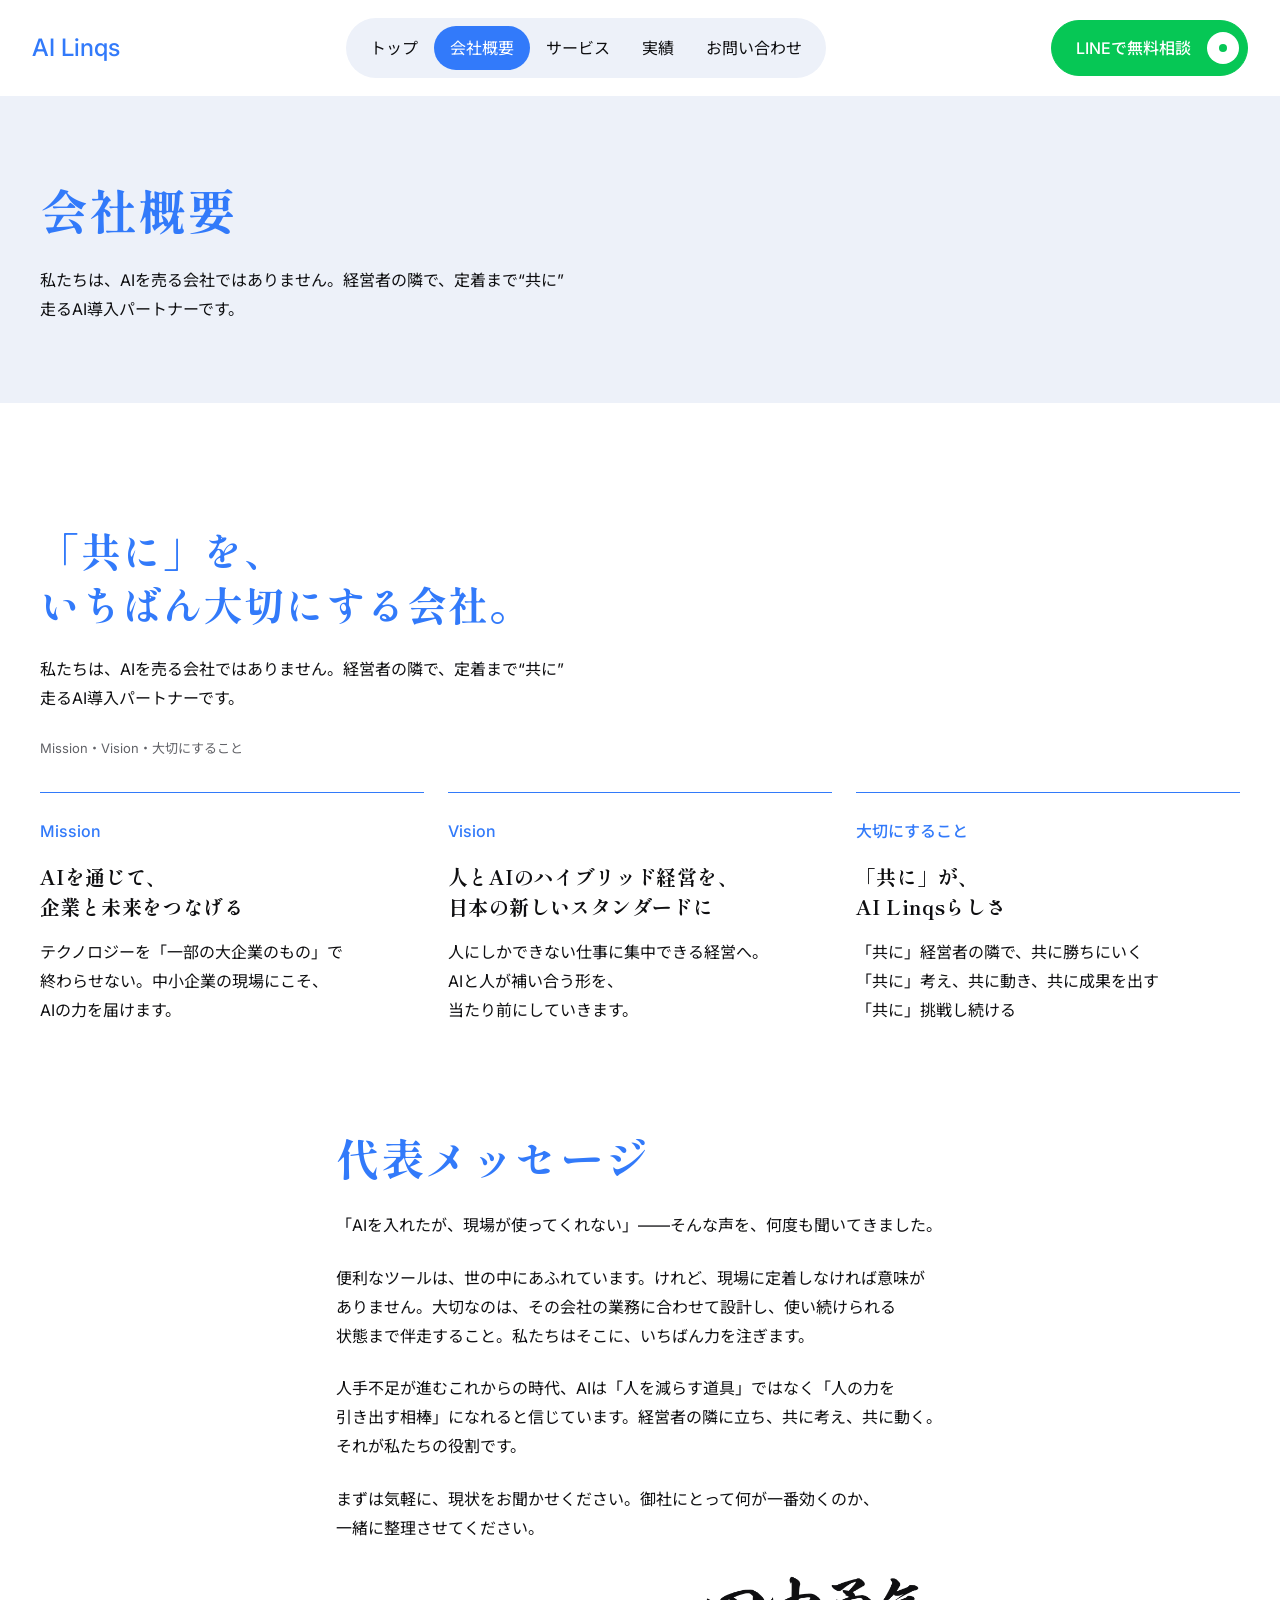
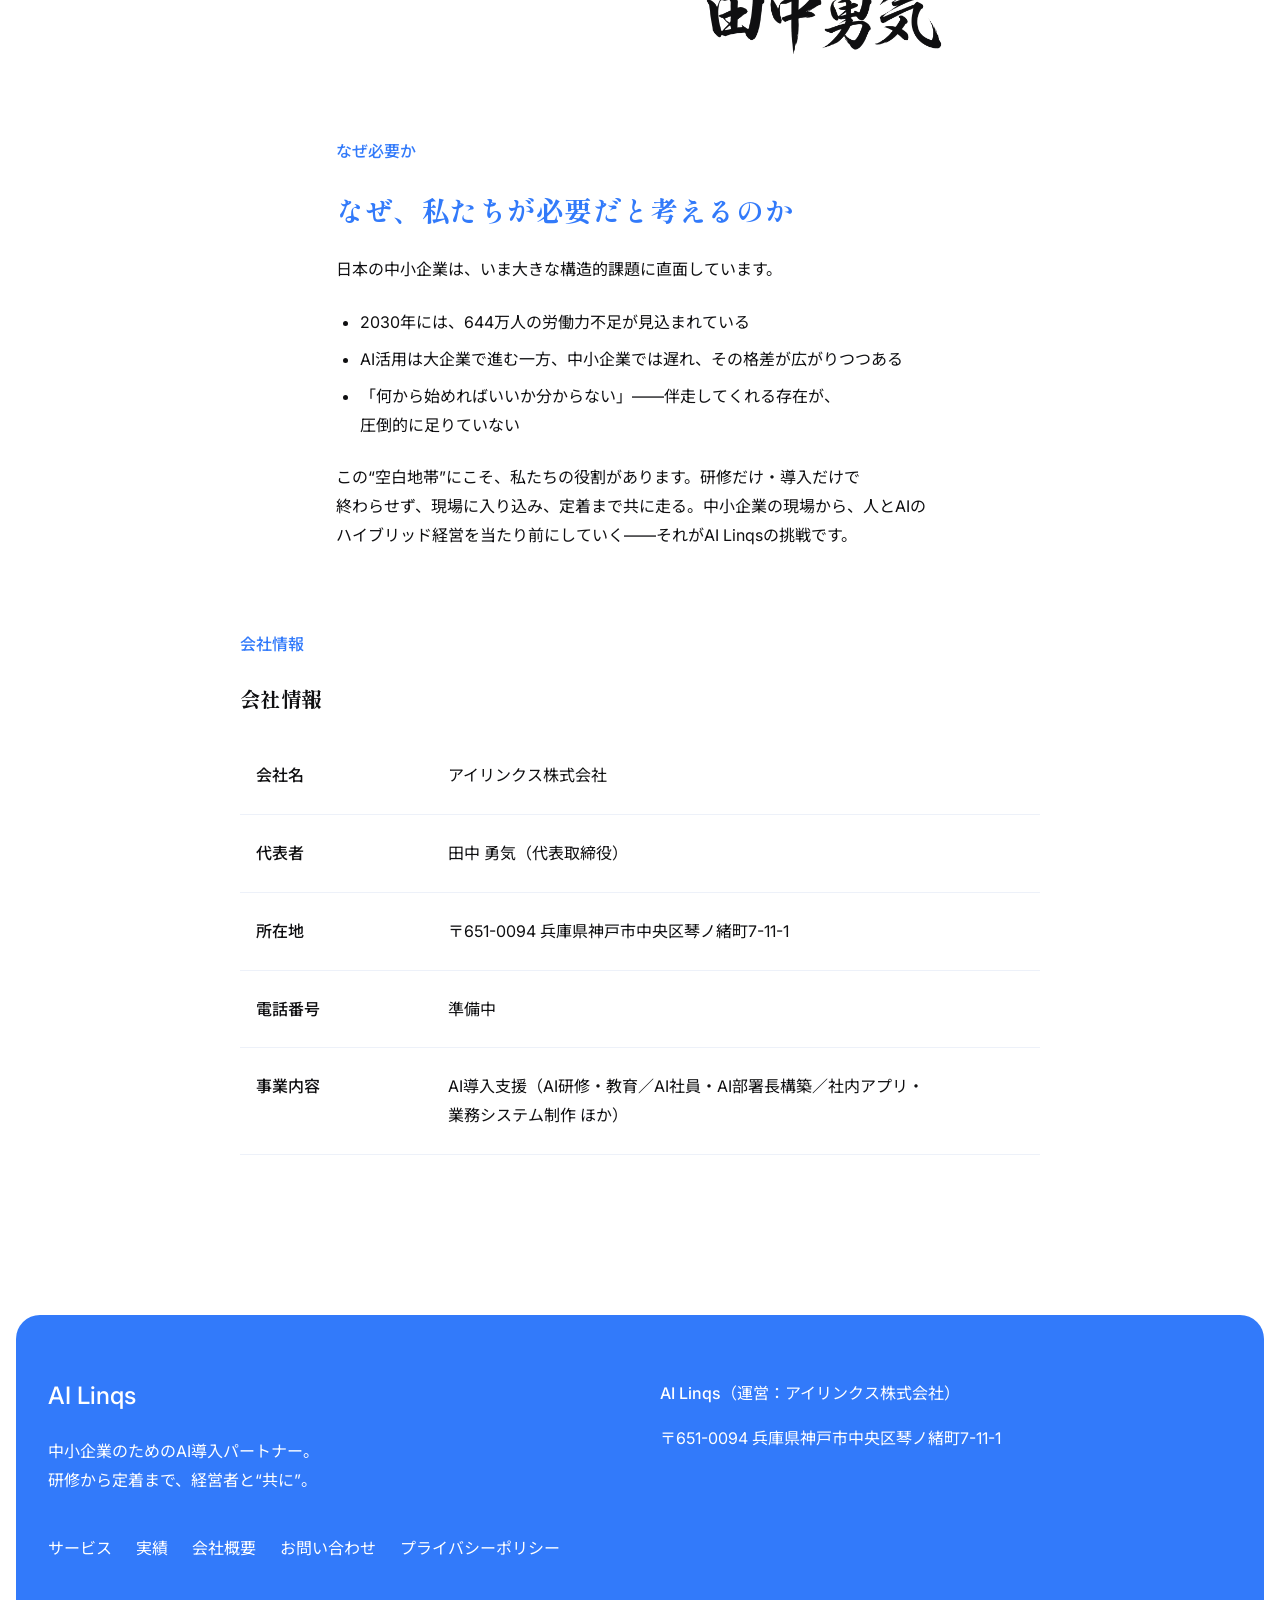
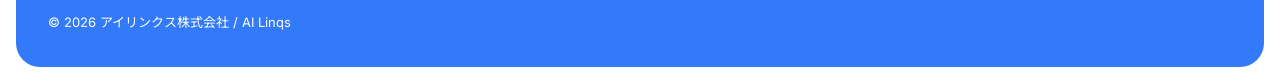
==== commit c9be0780: "v4.2：10/9 動画フィードバックを反映 - ヒーローの「KOBE, JAPAN」を削除、想いの最終行を「人とAIの…」の前で改行 - 見出しをすべて明朝・太字（Shippori Mincho B" ====
--- a/about.html
+++ b/about.html
@@ -1,5 +1,5 @@
 <!DOCTYPE html>
-<html lang="ja"><head><meta charset="UTF-8"><meta name="viewport" content="width=device-width, initial-scale=1"><meta name="robots" content="noindex,nofollow"><meta name="theme-color" content="#FFFFFF"><title>会社概要｜AI Linqs</title><meta name="description" content="私たちは、AIを売る会社ではありません。経営者の隣で、定着まで“共に”走るAI導入パートナーです。"><link rel="icon" sizes="32x32" href="assets/favicon-32.png"><link rel="icon" sizes="192x192" href="assets/favicon-192.png"><link rel="apple-touch-icon" sizes="180x180" href="assets/favicon-180.png"><link rel="preconnect" href="https://fonts.googleapis.com"><link rel="preconnect" href="https://fonts.gstatic.com" crossorigin><link href="https://fonts.googleapis.com/css2?family=Inter:wght@400;500;600&amp;family=Noto+Sans+JP:wght@400;500&amp;family=Shippori+Mincho+B1:wght@600&amp;display=swap" rel="stylesheet"><link rel="stylesheet" href="css/style.css"><script src="js/main.js" defer></script></head><body><a class="skip" href="#main">本文へスキップ</a><header class="site-header"><div class="header-inner"><a class="logo" href="index.html">AI Linqs</a><nav class="pill-nav" aria-label="グローバルナビゲーション"><a href="index.html">トップ</a><a href="about.html" class="is-active" aria-current="page">会社概要</a><a href="service.html">サービス</a><a href="works.html">実績</a><a href="contact.html">お問い合わせ</a></nav><div class="header-end"><a class="btn" href="contact.html#contact" data-line-cta>LINEで無料相談<span class="btn-dot" aria-hidden="true"></span></a><button class="burger" id="burger" type="button" aria-label="メニューを開く" aria-expanded="false" aria-controls="spMenu"><span></span><span></span></button></div></div><nav class="sp-menu" id="spMenu" aria-label="スマートフォン用メニュー" hidden><a href="index.html">トップ</a><a href="about.html" class="is-active" aria-current="page">会社概要</a><a href="service.html">サービス</a><a href="works.html">実績</a><a href="contact.html">お問い合わせ</a><a class="btn" href="contact.html#contact" data-line-cta>LINEで無料相談<span class="btn-dot" aria-hidden="true"></span></a></nav><noscript><nav class="nojs-nav" aria-label="ページ一覧"><a href="index.html">トップ</a><a href="about.html" class="is-active" aria-current="page">会社概要</a><a href="service.html">サービス</a><a href="works.html">実績</a><a href="contact.html">お問い合わせ</a></nav></noscript></header><main id="main"><section class="page-band"><div class="container"><h1>会社概要</h1><p>私たちは、AIを売る会社ではありません。経営者の隣で、定着まで“共に”走るAI導入パートナーです。</p></div></section><section class="section about-content" id="philosophy"><div class="container"><div class="section-head"><h2 class="slide__title reveal">「共に」を、<br>いちばん大切にする会社。</h2>
+<html lang="ja"><head><meta charset="UTF-8"><meta name="viewport" content="width=device-width, initial-scale=1"><meta name="robots" content="noindex,nofollow"><meta name="theme-color" content="#FFFFFF"><title>会社概要｜AI Linqs</title><meta name="description" content="私たちは、AIを売る会社ではありません。経営者の隣で、定着まで“共に”走るAI導入パートナーです。"><link rel="icon" sizes="32x32" href="assets/favicon-32.png"><link rel="icon" sizes="192x192" href="assets/favicon-192.png"><link rel="apple-touch-icon" sizes="180x180" href="assets/favicon-180.png"><link rel="preconnect" href="https://fonts.googleapis.com"><link rel="preconnect" href="https://fonts.gstatic.com" crossorigin><link href="https://fonts.googleapis.com/css2?family=Inter:wght@400;500;600&amp;family=Noto+Sans+JP:wght@400;500&amp;family=Shippori+Mincho+B1:wght@600;700&amp;display=swap" rel="stylesheet"><link rel="stylesheet" href="css/style.css"><script src="js/main.js" defer></script></head><body><a class="skip" href="#main">本文へスキップ</a><header class="site-header"><div class="header-inner"><a class="logo" href="index.html">AI Linqs</a><nav class="pill-nav" aria-label="グローバルナビゲーション"><a href="index.html">トップ</a><a href="about.html" class="is-active" aria-current="page">会社概要</a><a href="service.html">サービス</a><a href="works.html">実績</a><a href="contact.html">お問い合わせ</a></nav><div class="header-end"><a class="btn" href="contact.html#contact" data-line-cta>LINEで無料相談<span class="btn-dot" aria-hidden="true"></span></a><button class="burger" id="burger" type="button" aria-label="メニューを開く" aria-expanded="false" aria-controls="spMenu"><span></span><span></span></button></div></div><nav class="sp-menu" id="spMenu" aria-label="スマートフォン用メニュー" hidden><a href="index.html">トップ</a><a href="about.html" class="is-active" aria-current="page">会社概要</a><a href="service.html">サービス</a><a href="works.html">実績</a><a href="contact.html">お問い合わせ</a><a class="btn" href="contact.html#contact" data-line-cta>LINEで無料相談<span class="btn-dot" aria-hidden="true"></span></a></nav><noscript><nav class="nojs-nav" aria-label="ページ一覧"><a href="index.html">トップ</a><a href="about.html" class="is-active" aria-current="page">会社概要</a><a href="service.html">サービス</a><a href="works.html">実績</a><a href="contact.html">お問い合わせ</a></nav></noscript></header><main id="main"><section class="page-band"><div class="container"><h1>会社概要</h1><p>私たちは、AIを売る会社ではありません。経営者の隣で、定着まで“共に”走るAI導入パートナーです。</p></div></section><section class="section about-content" id="philosophy"><div class="container"><div class="section-head"><h2 class="slide__title reveal">「共に」を、<br>いちばん大切にする会社。</h2>
       <p class="slide__lead reveal">私たちは、AIを売る会社ではありません。経営者の隣で、定着まで“共に”走るAI導入パートナーです。</p>
       <p class="slide__note reveal">Mission・Vision・大切にすること</p></div><div class="grid3 values"><article class="card" id="mission"><div class="card-body"><p class="slide__tag reveal">Mission</p>
       <h3 class="slide__title reveal"><span class="phrase">AIを通じて、</span><br><span class="phrase">企業と未来をつなげる</span></h3>
@@ -14,7 +14,7 @@
         <li>「共に」考え、共に動き、共に成果を出す</li>
         <li>「共に」挑戦し続ける</li>
       </ul></div></article>
-</div><div class="subsection message-block"><p class="eyebrow reveal">会社概要</p>
+</div><div class="subsection message-block">
       <h2 class="slide__title slide__title--m reveal">代表メッセージ</h2>
       <div class="message reveal">
         <!-- 社長の写真が届いたら：<img class="message__portrait" src="assets/ceo.jpg" alt="代表取締役 田中 勇気" width="224" height="224" loading="lazy" decoding="async"> -->
--- a/css/style.css
+++ b/css/style.css
@@ -441,3 +441,32 @@
 @media (max-width: 767px) { .flow-chart { flex-direction: column; align-items: flex-start; } .flow-chart .flow-arrow { transform: rotate(90deg); margin-left: 8px; } }
 /* 事例：写真が届くまでは文字だけ */
 .case-cards .card { gap: 0; }
+/* v4.1：ヒーローのキャッチを大きく・太く。暗幕を少し濃くして文字を立たせる */
+@media (min-width: 1200px) {
+  .hero::before { background: rgba(15,15,17,.56); }
+  .hero-copy { width: 56%; max-width: 56%; }
+  .hero-copy h1.catch { font-size: clamp(48px, 4.6vw, 76px); line-height: 1.25; letter-spacing: .03em; }
+  .hero-copy .eyebrow { font-size: 17px; font-weight: 500; }
+  .hero-copy .lead { font-size: 18px; max-width: 32em; }
+}
+@media (min-width: 768px) and (max-width: 1199px) { .hero-copy h1.catch { font-size: 56px; line-height: 1.25; } }
+@media (max-width: 767px) { .hero-copy h1.catch { font-size: clamp(32px, 9.2vw, 44px); line-height: 1.25; } }
+/* ===== v4.2（10/9 動画フィードバック） ===== */
+/* 見出しは明朝・太字に統一 */
+h1, h2, h3, .page-band h1, .contract-copy h4, .catch { font-family: "Shippori Mincho B1", "Noto Serif JP", serif; font-weight: 700; letter-spacing: .02em; }
+h1, h2 { line-height: 1.35; }
+h3 { line-height: 1.5; }
+.reason-cards h3 { font-size: 20px; white-space: nowrap; }
+.values h3 { font-size: 20px; }
+/* 「費用はかかりません。」を強く */
+.contract-copy .em { font-weight: 700; color: var(--blue); }
+/* いまです：ボタンを本文の幅の中央に */
+.timing-copy .actions { max-width: 38em; justify-content: center; }
+/* 導入事例（トップ）：課題・成果を載せる */
+.case-cards .card-body { gap: 12px; }
+.case-cards .tags { display: flex; flex-wrap: wrap; gap: 6px 12px; font-size: 12px; color: var(--blue); }
+.case-cards .tags span + span { color: var(--muted, #616267); }
+.case-cards .case { margin: 8px 0 0; }
+.case-cards .case > div + div { margin-top: 16px; }
+.case-cards .case dt { font-size: 13px; }
+.case-cards .case dd { font-size: 15px; line-height: 1.8; }
